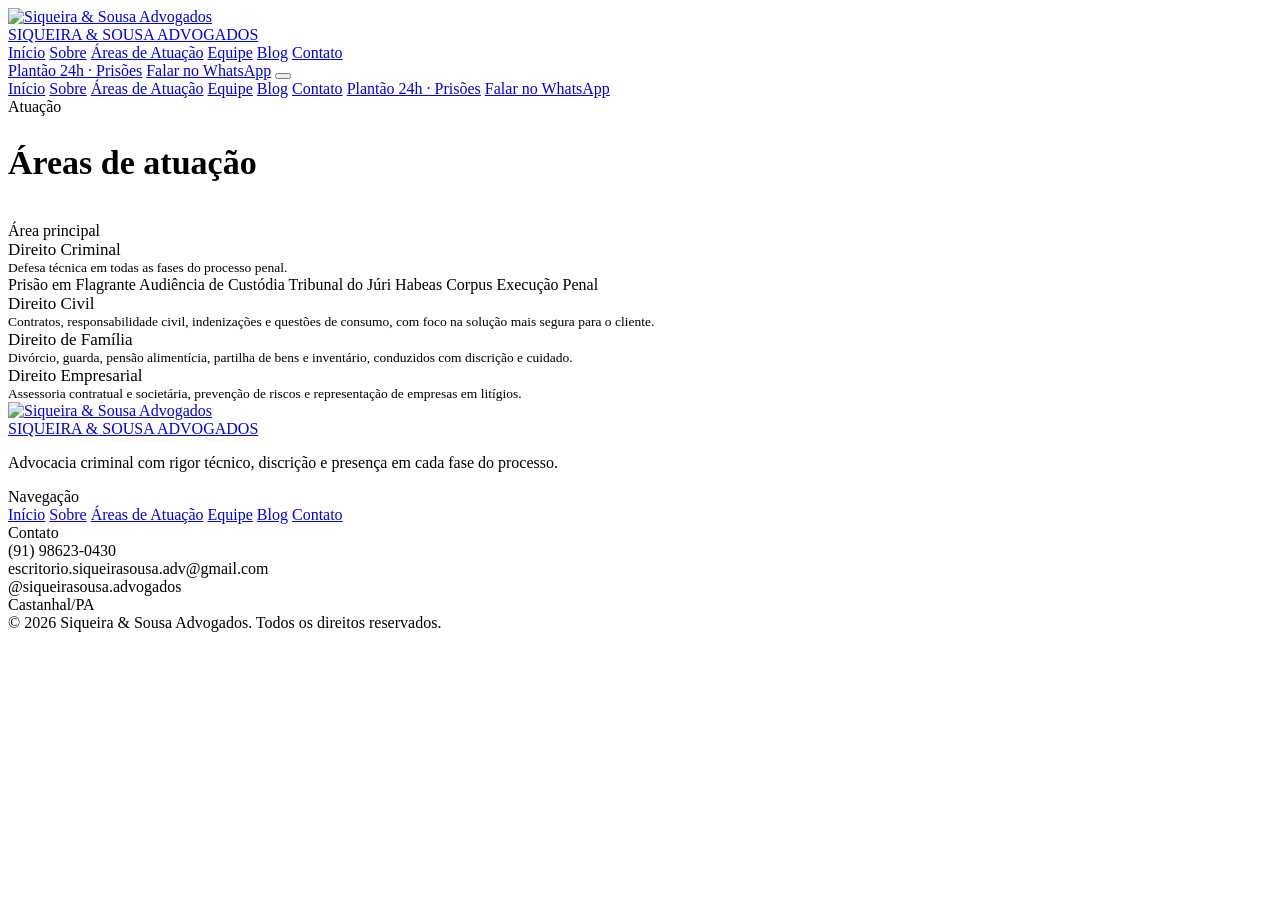
==== areas.html @ fb688a69 "Add files via upload" ====
<!DOCTYPE html>
<html lang="pt-BR">
<head>
<meta charset="UTF-8">
<meta name="viewport" content="width=device-width, initial-scale=1.0">
<title>Áreas de Atuação | Siqueira &amp; Sousa Advogados</title>
<meta name="description" content="Direito Criminal, Cível, de Família e Empresarial. Conheça as áreas de atuação do Siqueira & Sousa Advogados em Castanhal/PA.">
<link rel="icon" href="assets/logo/logo-mono-navy.png">
<link rel="preconnect" href="https://fonts.googleapis.com">
<link rel="preconnect" href="https://fonts.gstatic.com" crossorigin>
<link href="https://fonts.googleapis.com/css2?family=Playfair+Display:ital,wght@0,500;0,600;0,700;1,500&family=Cormorant+Garamond:ital,wght@0,500;0,600;1,500&family=Lora:ital,wght@0,400;0,500;1,400&display=swap" rel="stylesheet">
<link rel="stylesheet" href="assets/css/style.css">
</head>
<body>

<header class="site-header">
  <div class="header-inner">
    <a href="index.html" class="brand">
      <img src="assets/logo/logo-mono-navy.png" alt="Siqueira & Sousa Advogados">
      <div class="brand-text">
        <span class="brand-name">SIQUEIRA <span class="amp">&amp;</span> SOUSA</span>
        <span class="brand-sub">ADVOGADOS</span>
      </div>
    </a>

    <nav class="main-nav">
      <a href="index.html">Início</a>
      <a href="sobre.html">Sobre</a>
      <a href="areas.html" class="active">Áreas de Atuação</a>
      <a href="equipe.html">Equipe</a>
      <a href="blog.html">Blog</a>
      <a href="contato.html">Contato</a>
    </nav>

    <div class="header-actions">
      <a href="https://wa.me/5591986230430?text=Ol%C3%A1%2C%20preciso%20de%20atendimento%20URGENTE%20-%20poss%C3%ADvel%20pris%C3%A3o%20em%20flagrante." target="_blank" rel="noopener" class="btn btn-urgent">Plantão 24h · Prisões</a>
      <a href="https://wa.me/5591986230430?text=Ol%C3%A1%2C%20preciso%20de%20orienta%C3%A7%C3%A3o%20jur%C3%ADdica." target="_blank" rel="noopener" class="btn btn-solid">Falar no WhatsApp</a>
      <button class="hamburger" aria-label="Menu">
        <span></span><span></span><span></span>
      </button>
    </div>
  </div>
  <nav class="mobile-nav">
    <a href="index.html">Início</a>
    <a href="sobre.html">Sobre</a>
    <a href="areas.html" class="active">Áreas de Atuação</a>
    <a href="equipe.html">Equipe</a>
    <a href="blog.html">Blog</a>
    <a href="contato.html">Contato</a>
    <a href="https://wa.me/5591986230430?text=Ol%C3%A1%2C%20preciso%20de%20atendimento%20URGENTE%20-%20poss%C3%ADvel%20pris%C3%A3o%20em%20flagrante." target="_blank" rel="noopener" class="btn btn-urgent">Plantão 24h · Prisões</a>
    <a href="https://wa.me/5591986230430?text=Ol%C3%A1%2C%20preciso%20de%20orienta%C3%A7%C3%A3o%20jur%C3%ADdica." target="_blank" rel="noopener" class="btn btn-solid">Falar no WhatsApp</a>
  </nav>
</header>

<main>
  <section class="wrap section">
    <div class="eyebrow">Atuação</div>
    <h1 style="font-size:34px; margin-bottom:40px;">Áreas de atuação</h1>
    <div class="area-grid">
      <div class="area-card big">
        <div class="area-badge">Área principal</div>
        <div class="area-rule"></div>
        <div class="area-title" style="font-size:17px;">Direito Criminal</div>
        <div class="area-desc" style="font-size:13.5px;">Defesa técnica em todas as fases do processo penal.</div>
        <div class="area-tags">
          <span>Prisão em Flagrante</span>
          <span>Audiência de Custódia</span>
          <span>Tribunal do Júri</span>
          <span>Habeas Corpus</span>
          <span>Execução Penal</span>
        </div>
      </div>
      <div class="area-card big">
        <div class="area-rule"></div>
        <div class="area-title" style="font-size:17px;">Direito Civil</div>
        <div class="area-desc" style="font-size:13.5px;">Contratos, responsabilidade civil, indenizações e questões de consumo, com foco na solução mais segura para o cliente.</div>
      </div>
      <div class="area-card big">
        <div class="area-rule"></div>
        <div class="area-title" style="font-size:17px;">Direito de Família</div>
        <div class="area-desc" style="font-size:13.5px;">Divórcio, guarda, pensão alimentícia, partilha de bens e inventário, conduzidos com discrição e cuidado.</div>
      </div>
      <div class="area-card big">
        <div class="area-rule"></div>
        <div class="area-title" style="font-size:17px;">Direito Empresarial</div>
        <div class="area-desc" style="font-size:13.5px;">Assessoria contratual e societária, prevenção de riscos e representação de empresas em litígios.</div>
      </div>
    </div>
  </section>
</main>

<footer class="site-footer">
  <div class="footer-inner">
    <div class="footer-brand">
      <a href="index.html" class="brand">
        <img src="assets/logo/logo-mono-cream.png" alt="Siqueira & Sousa Advogados">
        <div class="brand-text">
          <span class="brand-name">SIQUEIRA <span class="amp">&amp;</span> SOUSA</span>
          <span class="brand-sub">ADVOGADOS</span>
        </div>
      </a>
      <p class="footer-tagline">Advocacia criminal com rigor técnico, discrição e presença em cada fase do processo.</p>
    </div>
    <div>
      <div class="footer-col-title">Navegação</div>
      <div class="footer-links">
        <a href="index.html">Início</a>
        <a href="sobre.html">Sobre</a>
        <a href="areas.html">Áreas de Atuação</a>
        <a href="equipe.html">Equipe</a>
        <a href="blog.html">Blog</a>
        <a href="contato.html">Contato</a>
      </div>
    </div>
    <div>
      <div class="footer-col-title">Contato</div>
      <div class="footer-contact">
        <div>(91) 98623-0430</div>
        <div>escritorio.siqueirasousa.adv@gmail.com</div>
        <div>@siqueirasousa.advogados</div>
        <div>Castanhal/PA</div>
      </div>
    </div>
  </div>
  <div class="footer-bottom">© <span id="footer-year">2026</span> Siqueira &amp; Sousa Advogados. Todos os direitos reservados.</div>
</footer>

<script src="assets/js/main.js"></script>
</body>
</html>
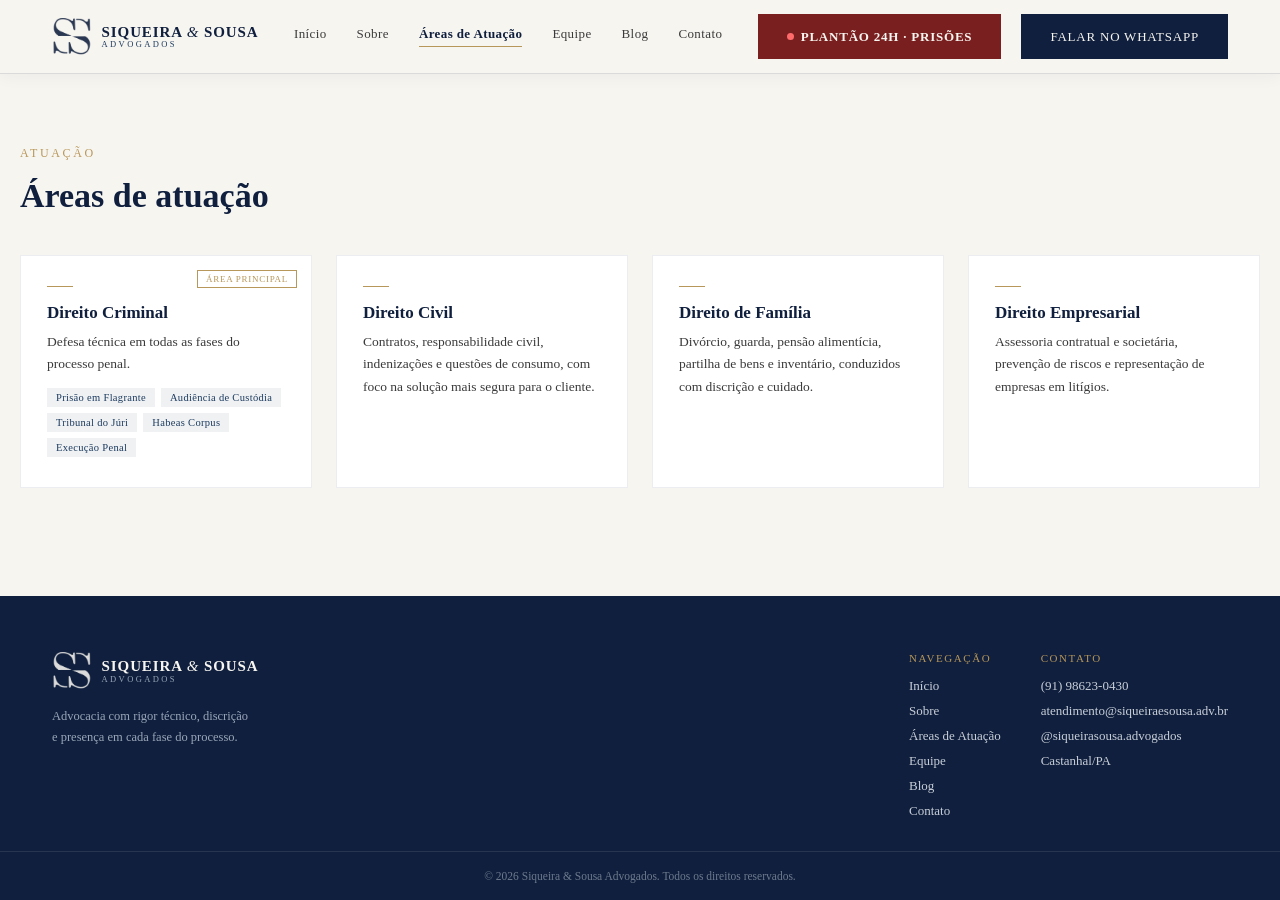
==== commit edb62c11: "Add files via upload" ====
--- a/areas.html
+++ b/areas.html
@@ -99,7 +99,7 @@
           <span class="brand-sub">ADVOGADOS</span>
         </div>
       </a>
-      <p class="footer-tagline">Advocacia criminal com rigor técnico, discrição e presença em cada fase do processo.</p>
+      <p class="footer-tagline">Advocacia com rigor técnico, discrição e presença em cada fase do processo.</p>
     </div>
     <div>
       <div class="footer-col-title">Navegação</div>
@@ -116,7 +116,7 @@
       <div class="footer-col-title">Contato</div>
       <div class="footer-contact">
         <div>(91) 98623-0430</div>
-        <div>escritorio.siqueirasousa.adv@gmail.com</div>
+        <div>atendimento@siqueiraesousa.adv.br</div>
         <div>@siqueirasousa.advogados</div>
         <div>Castanhal/PA</div>
       </div>
--- a/assets/css/style.css
+++ b/assets/css/style.css
@@ -0,0 +1,550 @@
+/* ===================================================================
+   Siqueira & Sousa Advogados — design tokens & shared styles
+   =================================================================== */
+
+:root {
+  --navy: #0F1F3D;
+  --petrol: #1C3A5E;
+  --gold: #B8975A;
+  --ivory: #F7F5F0;
+  --graphite: #3A3A3A;
+  --white: #FFFFFF;
+  --border: rgba(15, 31, 61, 0.08);
+  --border-strong: rgba(15, 31, 61, 0.12);
+  --max-width: 1240px;
+  --max-width-narrow: 900px;
+}
+
+* { box-sizing: border-box; }
+
+html { scroll-behavior: smooth; }
+
+body {
+  margin: 0;
+  background: var(--ivory);
+  color: var(--graphite);
+  font-family: 'Lora', serif;
+  min-height: 100vh;
+  display: flex;
+  flex-direction: column;
+}
+
+a { color: var(--petrol); text-decoration: none; }
+a:hover { color: var(--gold); }
+::selection { background: var(--gold); color: var(--ivory); }
+
+img { max-width: 100%; display: block; }
+
+h1, h2, h3 {
+  font-family: 'Playfair Display', serif;
+  font-weight: 600;
+  color: var(--navy);
+  margin: 0;
+}
+
+.amp { font-family: 'Cormorant Garamond', serif; font-style: italic; font-weight: 500; }
+
+.wrap {
+  max-width: var(--max-width);
+  margin: 0 auto;
+  padding: 0 32px;
+}
+
+.wrap-narrow {
+  max-width: var(--max-width-narrow);
+  margin: 0 auto;
+  padding: 0 32px;
+}
+
+.section {
+  padding: 72px 0;
+}
+
+.section-tight {
+  padding: 48px 0;
+}
+
+.section-white {
+  background: var(--white);
+  border-top: 1px solid var(--border);
+}
+
+.section-white-both {
+  background: var(--white);
+  border-top: 1px solid var(--border);
+  border-bottom: 1px solid var(--border);
+}
+
+.eyebrow {
+  font-size: 12px;
+  letter-spacing: 0.22em;
+  color: var(--gold);
+  text-transform: uppercase;
+  margin-bottom: 16px;
+}
+
+/* -------------------- Buttons -------------------- */
+.btn {
+  display: inline-block;
+  text-decoration: none;
+  cursor: pointer;
+  padding: 15px 28px;
+  font-size: 13px;
+  letter-spacing: 0.06em;
+  text-transform: uppercase;
+  font-family: 'Lora', serif;
+  border: 1px solid transparent;
+  line-height: 1;
+}
+
+.btn-solid {
+  background: var(--navy);
+  color: var(--ivory);
+}
+.btn-solid:hover { background: var(--petrol); color: var(--ivory); }
+
+.btn-outline {
+  border: 1px solid var(--petrol);
+  color: var(--petrol);
+  background: transparent;
+}
+.btn-outline:hover { color: var(--gold); border-color: var(--gold); }
+
+.btn-gold {
+  background: var(--gold);
+  color: var(--navy);
+  font-weight: 600;
+}
+.btn-gold:hover { background: #a8865067; color: var(--navy); opacity: 0.9; }
+
+.btn-urgent {
+  background: #7A1F1F;
+  color: var(--ivory);
+  font-weight: 600;
+  display: inline-flex;
+  align-items: center;
+  gap: 7px;
+}
+.btn-urgent::before {
+  content: "";
+  width: 7px;
+  height: 7px;
+  border-radius: 50%;
+  background: #FF6B6B;
+  flex-shrink: 0;
+}
+.btn-urgent:hover { background: #611818; color: var(--ivory); }
+
+/* -------------------- Header -------------------- */
+.site-header {
+  position: sticky;
+  top: 0;
+  z-index: 50;
+  background: var(--ivory);
+  border-bottom: 1px solid var(--border-strong);
+  box-shadow: 0 2px 16px rgba(15, 31, 61, 0.05);
+}
+
+.header-inner {
+  max-width: var(--max-width);
+  margin: 0 auto;
+  padding: 14px 32px;
+  display: flex;
+  align-items: center;
+  justify-content: space-between;
+  gap: 24px;
+}
+
+.brand {
+  display: flex;
+  align-items: center;
+  gap: 10px;
+  cursor: pointer;
+}
+.brand img { height: 38px; width: auto; }
+.brand-text { display: flex; flex-direction: column; line-height: 1.1; }
+.brand-name {
+  font-family: 'Playfair Display', serif;
+  font-weight: 600;
+  font-size: 15px;
+  letter-spacing: 0.06em;
+  color: var(--navy);
+}
+.brand-sub {
+  font-size: 8.5px;
+  letter-spacing: 0.28em;
+  color: var(--petrol);
+}
+
+nav.main-nav {
+  display: flex;
+  align-items: center;
+  gap: 30px;
+}
+nav.main-nav a {
+  font-size: 13px;
+  letter-spacing: 0.03em;
+  color: var(--graphite);
+  border-bottom: 1px solid transparent;
+  padding-bottom: 4px;
+}
+nav.main-nav a.active {
+  color: var(--navy);
+  font-weight: 600;
+  border-bottom: 1px solid var(--gold);
+}
+nav.main-nav a:hover { color: var(--navy); }
+
+.header-actions { display: flex; align-items: center; gap: 20px; }
+
+.hamburger {
+  display: none;
+  background: none;
+  border: none;
+  cursor: pointer;
+  padding: 6px;
+  flex-direction: column;
+  gap: 5px;
+}
+.hamburger span { width: 24px; height: 2px; background: var(--navy); display: block; }
+
+.mobile-nav {
+  display: none;
+  flex-direction: column;
+  padding: 8px 32px 24px;
+  gap: 4px;
+  background: var(--ivory);
+  border-top: 1px solid var(--border-strong);
+}
+.mobile-nav a {
+  font-size: 15px;
+  padding: 10px 4px;
+  color: var(--graphite);
+}
+.mobile-nav a.active { color: var(--navy); font-weight: 600; }
+.mobile-nav .btn { text-align: center; margin-top: 10px; }
+
+@media (max-width: 900px) {
+  .header-actions .btn-solid,
+  .header-actions .btn-urgent { display: none; }
+  nav.main-nav { display: none; }
+  .hamburger { display: flex; }
+  .mobile-nav.open { display: flex; }
+}
+
+/* -------------------- Footer -------------------- */
+.site-footer { background: var(--navy); }
+.footer-inner {
+  max-width: var(--max-width);
+  margin: 0 auto;
+  padding: 56px 32px 32px;
+  display: flex;
+  flex-wrap: wrap;
+  gap: 40px;
+  justify-content: space-between;
+}
+.footer-brand { flex: 1 1 260px; min-width: 240px; }
+.footer-brand .brand { cursor: default; margin-bottom: 16px; }
+.footer-brand .brand-name { color: var(--ivory); }
+.footer-brand .brand-sub { color: #9AA6B8; }
+.footer-tagline { font-size: 12.5px; line-height: 1.7; color: #9AA6B8; max-width: 32ch; margin: 0; }
+.footer-col-title {
+  font-size: 11px;
+  letter-spacing: 0.14em;
+  color: var(--gold);
+  text-transform: uppercase;
+  margin-bottom: 14px;
+}
+.footer-links { display: flex; flex-direction: column; gap: 9px; }
+.footer-links a { font-size: 13px; color: #C9CFD9; }
+.footer-links a:hover { color: var(--gold); }
+.footer-contact { display: flex; flex-direction: column; gap: 9px; font-size: 13px; color: #C9CFD9; }
+.footer-bottom {
+  border-top: 1px solid rgba(247, 245, 240, 0.1);
+  padding: 18px 32px;
+  text-align: center;
+  font-size: 11.5px;
+  color: #6E7A8D;
+}
+
+main { flex: 1; }
+
+/* -------------------- Hero video (full-bleed) -------------------- */
+.hero-video-wrap {
+  position: relative;
+  width: 100%;
+  height: 78vh;
+  min-height: 460px;
+  max-height: 760px;
+  overflow: hidden;
+  background: #05070c;
+}
+.hero-video-wrap video {
+  width: 100%;
+  height: 100%;
+  object-fit: cover;
+  display: block;
+}
+.hero-video-scrim {
+  position: absolute;
+  inset: 0;
+  background: linear-gradient(180deg, rgba(15,31,61,0.15) 0%, rgba(15,31,61,0.05) 45%, rgba(15,31,61,0.55) 100%);
+  pointer-events: none;
+}
+.hero-video-sound {
+  position: absolute;
+  right: 20px;
+  bottom: 20px;
+  z-index: 5;
+  background: rgba(15,31,61,0.55);
+  color: var(--ivory);
+  border: 1px solid rgba(247,245,240,0.4);
+  padding: 9px 16px;
+  font-size: 11px;
+  letter-spacing: 0.08em;
+  text-transform: uppercase;
+  cursor: pointer;
+  font-family: 'Lora', serif;
+  backdrop-filter: blur(2px);
+}
+.hero-video-sound:hover { background: rgba(15,31,61,0.8); }
+
+.hero-below {
+  text-align: center;
+  max-width: 760px;
+  margin: 0 auto;
+}
+.hero-below .cta-row { justify-content: center; }
+
+@media (max-width: 640px) {
+  .hero-video-wrap { height: 58vh; min-height: 380px; }
+}
+
+/* -------------------- Hero -------------------- */
+.hero {
+  display: flex;
+  flex-wrap: wrap;
+  align-items: center;
+  gap: 56px;
+}
+.hero-text { flex: 1 1 420px; min-width: 320px; }
+.hero-media { flex: 1 1 380px; min-width: 300px; }
+.hero-media img { width: 100%; height: 100%; object-fit: cover; }
+.ratio-4-3 { aspect-ratio: 4 / 3; overflow: hidden; }
+.ratio-4-5 { aspect-ratio: 4 / 5; overflow: hidden; }
+.ratio-16-9 { aspect-ratio: 16 / 9; overflow: hidden; }
+
+.hero h1 {
+  font-size: 36px;
+  line-height: 1.28;
+  margin: 0 0 16px;
+}
+.hero p.lead {
+  font-size: 16px;
+  line-height: 1.7;
+  max-width: 46ch;
+  margin: 0 0 32px;
+}
+.cta-row { display: flex; flex-wrap: wrap; gap: 16px; }
+
+/* -------------------- Value strip -------------------- */
+.value-grid {
+  display: grid;
+  grid-template-columns: repeat(auto-fit, minmax(220px, 1fr));
+  gap: 36px;
+}
+.value-item .diamond { color: var(--gold); margin-bottom: 8px; }
+.value-item .value-title {
+  font-family: 'Playfair Display', serif;
+  font-weight: 600;
+  font-size: 16px;
+  color: var(--navy);
+  margin-bottom: 8px;
+}
+.value-item .value-desc { font-size: 13.5px; line-height: 1.6; }
+
+/* -------------------- Section header row -------------------- */
+.section-head-row {
+  display: flex;
+  justify-content: space-between;
+  align-items: flex-end;
+  margin-bottom: 36px;
+  flex-wrap: wrap;
+  gap: 12px;
+}
+.section-head-row h2 { font-size: 28px; }
+.see-all {
+  font-size: 13px;
+  letter-spacing: 0.04em;
+  color: var(--petrol);
+  border-bottom: 1px solid var(--gold);
+  padding-bottom: 2px;
+  white-space: nowrap;
+}
+.see-all:hover { color: var(--gold); }
+
+/* -------------------- Area cards -------------------- */
+.area-grid {
+  display: grid;
+  grid-template-columns: repeat(auto-fit, minmax(260px, 1fr));
+  gap: 24px;
+}
+.area-card {
+  background: var(--white);
+  border: 1px solid var(--border);
+  padding: 26px 24px;
+  position: relative;
+}
+.area-card.big { padding: 30px 26px; }
+.area-badge {
+  position: absolute;
+  top: 14px;
+  right: 14px;
+  font-size: 9px;
+  letter-spacing: 0.08em;
+  color: var(--gold);
+  text-transform: uppercase;
+  border: 1px solid var(--gold);
+  padding: 3px 8px;
+}
+.area-rule { width: 26px; height: 1px; background: var(--gold); margin-bottom: 16px; }
+.area-title {
+  font-family: 'Playfair Display', serif;
+  font-weight: 600;
+  font-size: 16.5px;
+  color: var(--navy);
+  margin-bottom: 8px;
+}
+.area-desc { font-size: 13px; line-height: 1.65; margin-bottom: 12px; }
+.area-tags { display: flex; flex-wrap: wrap; gap: 6px; }
+.area-tags span {
+  font-size: 10.5px;
+  letter-spacing: 0.03em;
+  color: var(--petrol);
+  background: rgba(28, 58, 94, 0.07);
+  padding: 4px 9px;
+}
+
+/* -------------------- Blog cards / list -------------------- */
+.blog-grid {
+  display: grid;
+  grid-template-columns: repeat(auto-fit, minmax(280px, 1fr));
+  gap: 28px;
+}
+.blog-card { display: flex; flex-direction: column; gap: 10px; }
+.blog-date { font-size: 11.5px; letter-spacing: 0.08em; color: var(--gold); text-transform: uppercase; }
+.blog-title { font-family: 'Playfair Display', serif; font-weight: 600; font-size: 17px; color: var(--navy); line-height: 1.35; }
+.blog-excerpt { font-size: 13.5px; line-height: 1.65; }
+
+.blog-list-item {
+  padding: 30px 0;
+  border-bottom: 1px solid rgba(15, 31, 61, 0.1);
+  display: flex;
+  flex-direction: column;
+  gap: 10px;
+}
+.blog-list-item .blog-title { font-size: 21px; }
+.blog-list-item .blog-excerpt { font-size: 14.5px; line-height: 1.7; max-width: 68ch; }
+
+/* -------------------- CTA banner -------------------- */
+.cta-banner { background: var(--navy); }
+.cta-banner-inner {
+  max-width: var(--max-width);
+  margin: 0 auto;
+  padding: 64px 32px;
+  display: flex;
+  flex-wrap: wrap;
+  align-items: center;
+  justify-content: space-between;
+  gap: 24px;
+}
+.cta-banner h2 { color: var(--ivory); font-size: 26px; margin: 0 0 8px; }
+.cta-banner p { font-size: 14px; color: #C9CFD9; margin: 0; }
+.cta-banner-actions { display: flex; align-items: center; gap: 20px; flex-wrap: wrap; }
+.cta-banner-phone { font-size: 15px; color: var(--ivory); letter-spacing: 0.03em; }
+
+/* -------------------- Values grid (Sobre) -------------------- */
+.values-grid {
+  display: grid;
+  grid-template-columns: repeat(auto-fit, minmax(220px, 1fr));
+  gap: 32px;
+}
+.values-grid .value-title {
+  font-family: 'Playfair Display', serif;
+  font-weight: 600;
+  font-size: 17px;
+  color: var(--navy);
+  margin-bottom: 8px;
+}
+.values-grid .value-desc { font-size: 13.5px; line-height: 1.65; }
+
+/* -------------------- Team -------------------- */
+.team-grid {
+  display: grid;
+  grid-template-columns: repeat(auto-fit, minmax(280px, 1fr));
+  gap: 40px;
+}
+.team-card { display: flex; flex-direction: column; gap: 16px; }
+.team-card img { width: 100%; height: 100%; object-fit: cover; }
+.team-name { font-family: 'Playfair Display', serif; font-weight: 600; font-size: 19px; color: var(--navy); }
+.team-role { font-size: 12.5px; letter-spacing: 0.04em; color: var(--gold); margin: 4px 0 8px; text-transform: uppercase; }
+.team-bio { font-size: 13.5px; line-height: 1.65; }
+
+/* -------------------- Video gallery -------------------- */
+.video-grid {
+  display: grid;
+  grid-template-columns: repeat(auto-fit, minmax(280px, 1fr));
+  gap: 28px;
+}
+.video-card { display: flex; flex-direction: column; gap: 10px; }
+.video-card video { width: 100%; aspect-ratio: 16 / 9; object-fit: cover; background: #000; }
+.video-caption-title { font-family: 'Playfair Display', serif; font-weight: 600; font-size: 15.5px; color: var(--navy); }
+.video-caption-desc { font-size: 13px; line-height: 1.55; color: var(--graphite); }
+
+/* -------------------- Contact -------------------- */
+.contact-layout { display: flex; flex-wrap: wrap; gap: 56px; }
+.contact-info { flex: 1 1 340px; min-width: 300px; }
+.contact-item {
+  display: flex;
+  flex-direction: column;
+  gap: 3px;
+  font-size: 14.5px;
+  color: var(--graphite);
+}
+.contact-item .label {
+  color: var(--gold);
+  letter-spacing: 0.08em;
+  font-size: 11px;
+  text-transform: uppercase;
+}
+.contact-list { display: flex; flex-direction: column; gap: 18px; margin-bottom: 32px; }
+.map-wrap { margin-top: 40px; }
+.map-wrap iframe { width: 100%; height: 100%; border: 0; }
+
+.contact-form-card {
+  flex: 1 1 360px;
+  min-width: 300px;
+  background: var(--white);
+  border: 1px solid var(--border);
+  padding: 36px 32px;
+}
+.contact-form-card h2 { font-size: 19px; margin: 0 0 22px; }
+.form-field {
+  width: 100%;
+  border: none;
+  border-bottom: 1px solid rgba(15, 31, 61, 0.25);
+  background: transparent;
+  padding: 8px 2px;
+  font-size: 14px;
+  font-family: 'Lora', serif;
+  color: var(--graphite);
+  outline: none;
+}
+.form-stack { display: flex; flex-direction: column; gap: 16px; }
+.form-submit { margin-top: 6px; width: 100%; text-align: center; border: none; }
+
+/* -------------------- Utility -------------------- */
+@media (max-width: 640px) {
+  .hero h1 { font-size: 28px; }
+  .section { padding: 48px 0; }
+}
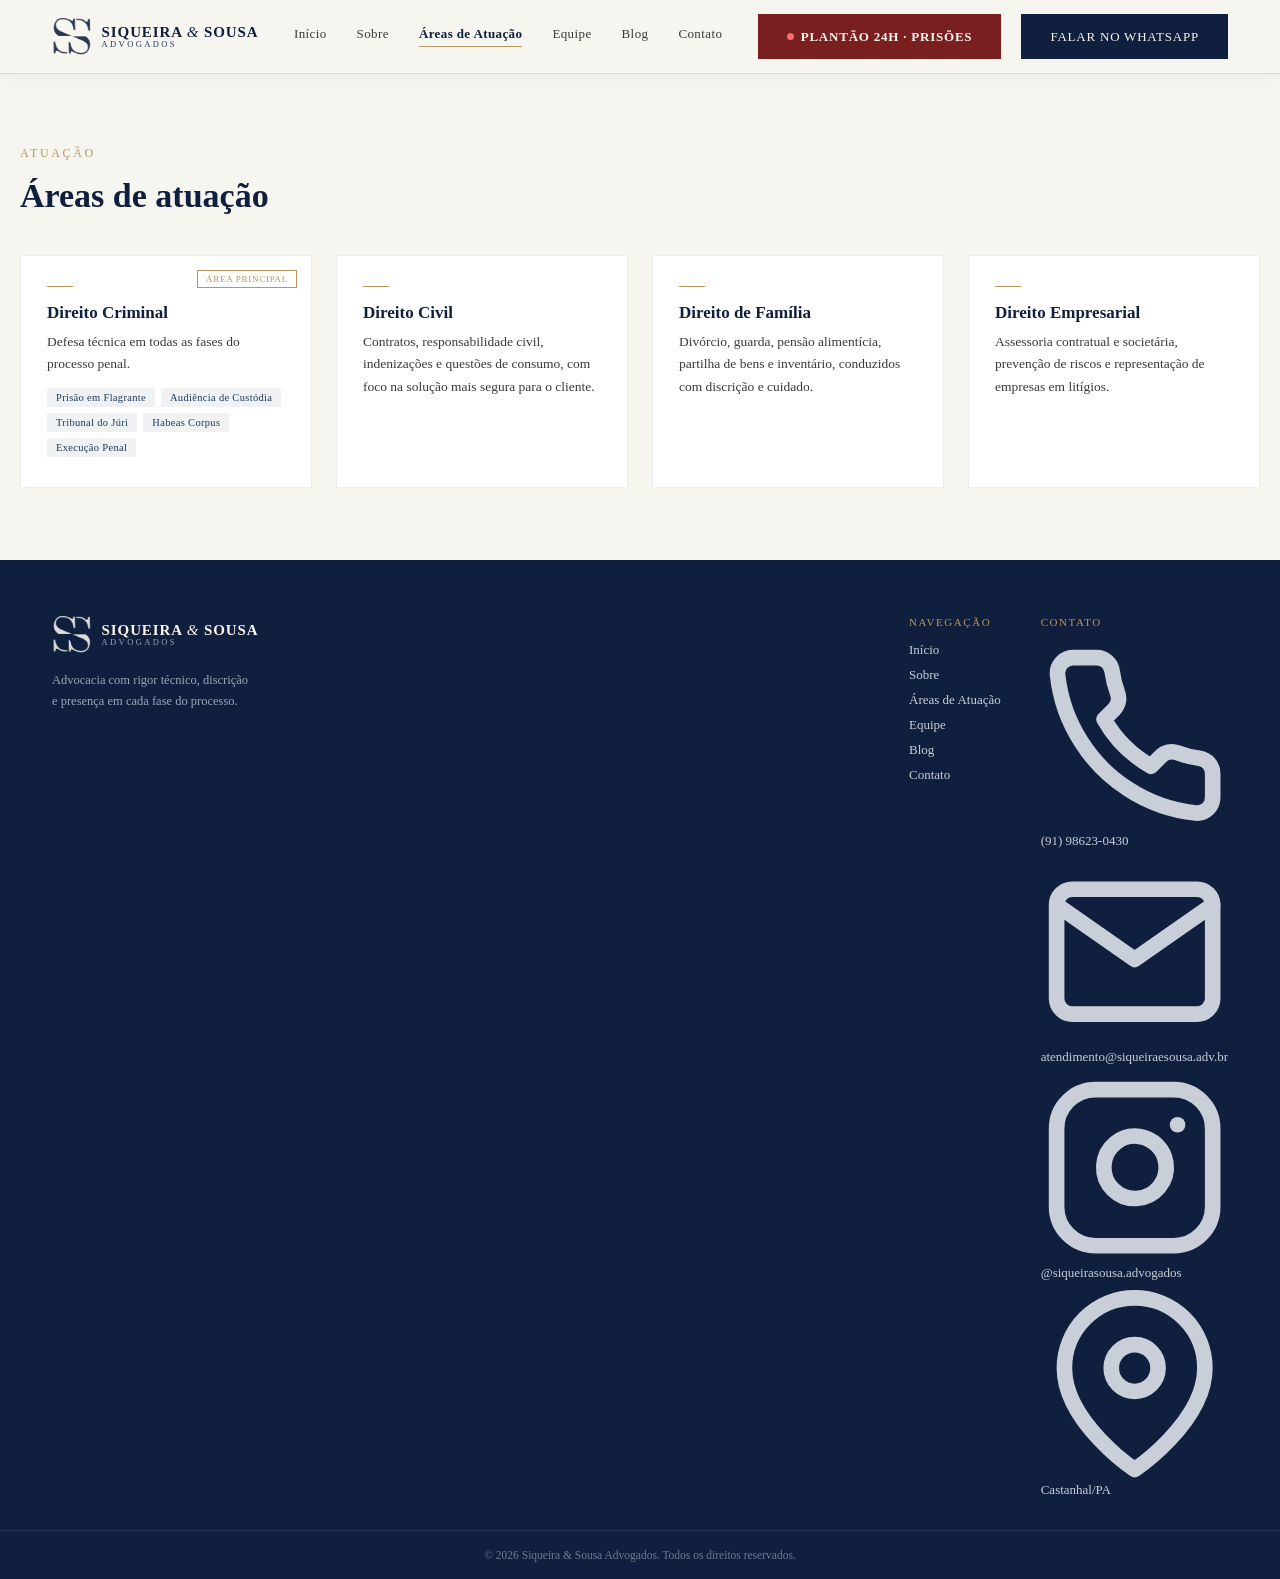
==== commit ebe3094b: "Add files via upload" ====
--- a/areas.html
+++ b/areas.html
@@ -115,10 +115,10 @@
     <div>
       <div class="footer-col-title">Contato</div>
       <div class="footer-contact">
-        <div>(91) 98623-0430</div>
-        <div>atendimento@siqueiraesousa.adv.br</div>
-        <div>@siqueirasousa.advogados</div>
-        <div>Castanhal/PA</div>
+        <div><svg viewBox="0 0 24 24" fill="none" stroke="currentColor" stroke-width="2" stroke-linecap="round" stroke-linejoin="round"><path d="M22 16.92v3a2 2 0 0 1-2.18 2 19.79 19.79 0 0 1-8.63-3.07 19.5 19.5 0 0 1-6-6 19.79 19.79 0 0 1-3.07-8.67A2 2 0 0 1 4.11 2h3a2 2 0 0 1 2 1.72c.127.96.361 1.903.7 2.81a2 2 0 0 1-.45 2.11L8.09 9.91a16 16 0 0 0 6 6l1.27-1.27a2 2 0 0 1 2.11-.45c.907.339 1.85.573 2.81.7A2 2 0 0 1 22 16.92z"></path></svg>(91) 98623-0430</div>
+        <div><svg viewBox="0 0 24 24" fill="none" stroke="currentColor" stroke-width="2" stroke-linecap="round" stroke-linejoin="round"><path d="M4 4h16c1.1 0 2 .9 2 2v12c0 1.1-.9 2-2 2H4c-1.1 0-2-.9-2-2V6c0-1.1.9-2 2-2z"></path><polyline points="22 6 12 13 2 6"></polyline></svg>atendimento@siqueiraesousa.adv.br</div>
+        <div><svg viewBox="0 0 24 24" fill="none" stroke="currentColor" stroke-width="2" stroke-linecap="round" stroke-linejoin="round"><rect x="2" y="2" width="20" height="20" rx="5" ry="5"></rect><path d="M16 11.37A4 4 0 1 1 12.63 8 4 4 0 0 1 16 11.37z"></path><line x1="17.5" y1="6.5" x2="17.5" y2="6.5"></line></svg>@siqueirasousa.advogados</div>
+        <div><svg viewBox="0 0 24 24" fill="none" stroke="currentColor" stroke-width="2" stroke-linecap="round" stroke-linejoin="round"><path d="M21 10c0 7-9 13-9 13s-9-6-9-13a9 9 0 0 1 18 0z"></path><circle cx="12" cy="10" r="3"></circle></svg>Castanhal/PA</div>
       </div>
     </div>
   </div>
